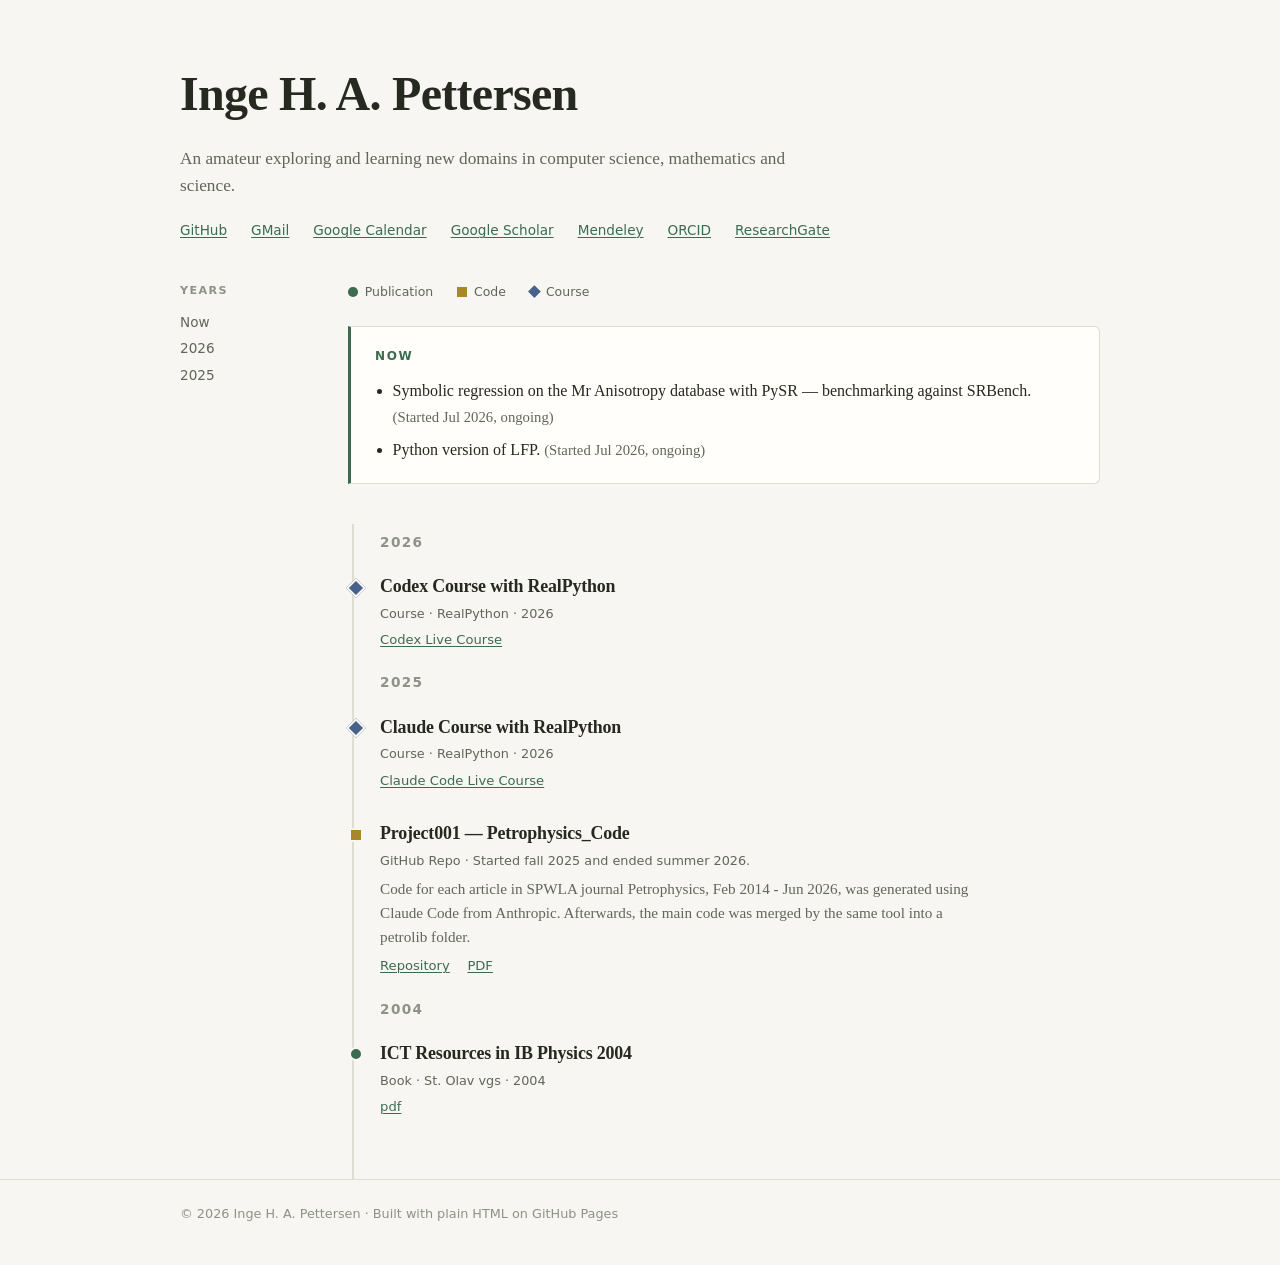
==== index.html @ 06395a95 "Change entry class from 'course' to 'publication'" ====
<!doctype html>
<html lang="en">
<head>
<meta charset="utf-8">
<meta name="viewport" content="width=device-width, initial-scale=1">
<title>Inge Hap</title>
<meta name="description" content="Inge H. A. Pettersen — interpretable machine learning for materials: symbolic regression, magnetic anisotropy, and open-source research tooling.">
<link rel="stylesheet" href="assets/katex/katex.min.css">
<script defer src="assets/katex/katex.min.js"></script>
<script defer src="assets/katex/contrib/auto-render.min.js"
  onload="renderMathInElement(document.body, {delimiters: [
    {left: '$$', right: '$$', display: true},
    {left: '\\(', right: '\\)', display: false} 
  ]});"></script>
<style>
  :root {
    --bg: #f7f6f2;
    --surface: #fffefb;
    --ink: #26291f;
    --muted: #61665a;
    --faint: #8e9287;
    --line: #ddddd2;
    --accent: #3d6b4f;
    --accent-soft: #e3ecdf;
    --paper-dot: #3d6b4f;
    --soft-dot: #a8862c;
    --course-dot: #46628a;
    --serif: "Iowan Old Style", "Palatino Linotype", Palatino, "Book Antiqua", Georgia, serif;
    --sans: system-ui, -apple-system, "Segoe UI", Roboto, sans-serif;
    --mono: ui-monospace, "SF Mono", Menlo, Consolas, monospace;
  }
  @media (prefers-color-scheme: dark) {
    :root {
      --bg: #191b16;
      --surface: #21241d;
      --ink: #e8e8de;
      --muted: #a6aa9c;
      --faint: #7b7f72;
      --line: #35392f;
      --accent: #8fbf9f;
      --accent-soft: #26372c;
      --paper-dot: #8fbf9f;
      --soft-dot: #d4b25e;
      --course-dot: #8fa9c4;
    }
  }
  :root[data-theme="dark"] {
    --bg: #191b16;
    --surface: #21241d;
    --ink: #e8e8de;
    --muted: #a6aa9c;
    --faint: #7b7f72;
    --line: #35392f;
    --accent: #8fbf9f;
    --accent-soft: #26372c;
    --paper-dot: #8fbf9f;
    --soft-dot: #d4b25e;
    --course-dot: #8fa9c4;
  }
  :root[data-theme="light"] {
    --bg: #f7f6f2;
    --surface: #fffefb;
    --ink: #26291f;
    --muted: #61665a;
    --faint: #8e9287;
    --line: #ddddd2;
    --accent: #3d6b4f;
    --accent-soft: #e3ecdf;
    --paper-dot: #3d6b4f;
    --soft-dot: #a8862c;
    --course-dot: #46628a;
  }

  * { box-sizing: border-box; }
  html, body { margin: 0; padding: 0; }
  html { scroll-behavior: smooth; }
  @media (prefers-reduced-motion: reduce) { html { scroll-behavior: auto; } }
  body {
    background: var(--bg); color: var(--ink);
    font-family: var(--serif); line-height: 1.6;
    -webkit-font-smoothing: antialiased;
  }
  a { color: var(--accent); text-decoration-thickness: 1px; text-underline-offset: 2px; }
  a:focus-visible { outline: 2px solid var(--accent); outline-offset: 2px; }

  .wrap { max-width: 60rem; margin: 0 auto; padding: 0 1.25rem; }

  header.site { padding: 3.5rem 0 2.5rem; }
  header.site h1 {
    font-size: clamp(2.1rem, 5vw, 3rem); font-weight: 600;
    letter-spacing: -0.015em; margin: 0 0 0.75rem; text-wrap: balance;
  }
  .bio { font-size: 1.08rem; color: var(--muted); max-width: 40rem; margin: 0; }
  .idlinks {
    display: flex; flex-wrap: wrap; gap: 0.4rem 1.5rem;
    margin-top: 1.25rem; font-family: var(--sans); font-size: 0.85rem;
  }

  .layout { display: grid; grid-template-columns: 8rem 1fr; gap: 2.5rem; }
  @media (max-width: 44rem) { .layout { grid-template-columns: 1fr; gap: 0; } .yearnav { display: none; } }

  .yearnav { position: sticky; top: 1.5rem; align-self: start; padding-bottom: 3rem; }
  .yearnav p {
    font-family: var(--sans); font-size: 0.7rem; font-weight: 600;
    text-transform: uppercase; letter-spacing: 0.12em; color: var(--faint); margin: 0 0 0.6rem;
  }
  .yearnav a {
    display: block; font-family: var(--sans); font-size: 0.85rem;
    color: var(--muted); text-decoration: none; padding: 0.15rem 0;
    font-variant-numeric: tabular-nums;
  }
  .yearnav a:hover { color: var(--accent); }

  .legend {
    display: flex; gap: 1.5rem; font-family: var(--sans); font-size: 0.78rem;
    color: var(--muted); margin-bottom: 1.5rem;
  }
  .legend span { display: inline-flex; align-items: center; gap: 0.45rem; }
  .dot { width: 0.6rem; height: 0.6rem; border-radius: 50%; background: var(--paper-dot); display: inline-block; }
  .sq { width: 0.6rem; height: 0.6rem; background: var(--soft-dot); display: inline-block; }
  .di { width: 0.55rem; height: 0.55rem; background: var(--course-dot); display: inline-block; transform: rotate(45deg); }

  .now {
    background: var(--surface); border: 1px solid var(--line);
    border-left: 3px solid var(--accent); border-radius: 0 6px 6px 0;
    padding: 1.25rem 1.5rem; margin-bottom: 2.5rem;
  }
  .now h2 {
    font-family: var(--sans); font-size: 0.75rem; font-weight: 700;
    text-transform: uppercase; letter-spacing: 0.14em; color: var(--accent); margin: 0 0 0.75rem;
  }
  .now ul { margin: 0; padding-left: 1.1rem; }
  .now li { margin-bottom: 0.5rem; }
  .now li:last-child { margin-bottom: 0; }
  .now .note { color: var(--muted); font-size: 0.92rem; }

  .stream { border-left: 2px solid var(--line); margin-left: 0.28rem; padding-bottom: 3rem; }
  .yearblock { padding-top: 0.5rem; }
  .yearblock h2 {
    font-family: var(--sans); font-size: 0.85rem; font-weight: 700;
    letter-spacing: 0.1em; color: var(--faint); margin: 0 0 0.25rem;
    padding-left: 1.6rem; position: relative; font-variant-numeric: tabular-nums;
  }
  .entry { position: relative; padding: 0.9rem 0 0.9rem 1.6rem; }
  .entry::before {
    content: ""; position: absolute; left: -0.32rem; top: 1.45rem;
    width: 0.62rem; height: 0.62rem; background: var(--paper-dot);
    border-radius: 50%; border: 2px solid var(--bg);
  }
  .entry.software::before { border-radius: 0; background: var(--soft-dot); }
  .entry.course::before { border-radius: 0; background: var(--course-dot); transform: rotate(45deg); }
  .entry h3 { margin: 0 0 0.2rem; font-size: 1.12rem; font-weight: 600; letter-spacing: -0.01em; text-wrap: balance; }
  .entry .venue { font-family: var(--sans); font-size: 0.8rem; color: var(--muted); margin: 0 0 0.3rem; }
  .entry p.desc { margin: 0 0 0.35rem; color: var(--muted); font-size: 0.95rem; max-width: 38rem; }
  .entry .links { font-family: var(--sans); font-size: 0.82rem; display: flex; gap: 1.1rem; }
  .entry .formula { margin: 0.15rem 0 0.5rem; max-width: 38rem; overflow-x: auto; }
  .entry .formula .katex-display { margin: 0.4rem 0; }
  .entry code { font-family: var(--mono); font-size: 0.85em; }
  .entry .media { margin: 0.5rem 0 0.6rem; }
  .entry .media img {
    display: block; max-width: 100%; height: auto;
    border: 1px solid var(--line); border-radius: 6px; background: #f7f6f2;
  }

  footer.site {
    border-top: 1px solid var(--line); padding: 1.5rem 0 2.5rem;
    color: var(--faint); font-family: var(--sans); font-size: 0.8rem;
  }
</style>
</head>
<body>
<header class="site">
  <div class="wrap">
    <h1>Inge H. A. Pettersen</h1>
    <p class="bio">An amateur exploring and learning new domains in computer science, mathematics and science.</p>
    <nav class="idlinks" aria-label="Profiles">
      <a href="https://github.com/ingehap">GitHub</a>
      <a href="mailto:ingehap@gmail.com">GMail</a>
      <a href="https://calendar.google.com/calendar/u/0/r">Google Calendar</a>
      <a href="https://scholar.google.com/citations?user=vgIisvYAAAAJ">Google Scholar</a>
      <a href="https://www.mendeley.com/reference-manager/library/all-references/">Mendeley</a>
      <a href="https://orcid.org/0000-0003-1233-5521">ORCID</a>
      <a href="https://www.researchgate.net/profile/Inge-Pettersen">ResearchGate</a>
    </nav>
  </div>
</header>

<div class="wrap layout">
  <nav class="yearnav" aria-label="Jump to year">
    <p>Years</p>
    <a href="#now">Now</a>
    <a href="#y2026">2026</a>
    <a href="#y2025">2025</a>
  </nav>

  <main>
    <div class="legend" aria-hidden="true">
      <span><span class="dot"></span> Publication</span>
      <span><span class="sq"></span> Code</span>
      <span><span class="di"></span> Course</span>
    </div>

    <section class="now" id="now" aria-labelledby="now-h">
      <h2 id="now-h">Now</h2>
      <ul>
        <li>Symbolic regression on the Mr&nbsp;Anisotropy database with PySR — benchmarking against SRBench. <span class="note">(Started Jul 2026, ongoing)</span></li>
        <li>Python version of LFP. <span class="note">(Started Jul 2026, ongoing)</span></li>
      </ul>
    </section>

    <div class="stream">
      
      <section class="yearblock" id="y2026" aria-label="2026">
        <h2>2026</h2>
        <article class="entry course">
          <h3>Codex Course with RealPython</h3>
          <p class="venue">Course · RealPython · 2026</p>
          <div class="links"><a href="https://realpython.com/courses/codex-live-course/">Codex Live Course</a></div>
        </article>
      </section>

      <section class="yearblock" id="y2025" aria-label="2025">
        <h2>2025</h2>
        <article class="entry course">
          <h3>Claude Course with RealPython</h3>
          <p class="venue">Course · RealPython · 2026</p>
          <div class="links"><a href="https://realpython.com/courses/claude-code-live-course/">Claude Code Live Course</a></div>
        </article>
        <article class="entry software">
          <h3>Project001 — Petrophysics_Code</h3>
          <p class="venue">GitHub Repo · Started fall 2025 and ended summer 2026.</p>
          <p class="desc">Code for each article in SPWLA journal Petrophysics, Feb 2014 - Jun 2026, was generated using Claude Code from Anthropic. Afterwards, the main code was merged by the same tool into a petrolib folder.</p>
          <div class="links"><a href="https://github.com/ingehap/Petrophysics_Code">Repository</a><a href="https://github.com/ingehap/Petrophysics_Code/blob/main/doc/Petrophysics_Handbook.pdf">PDF</a></div>
        </article>
      </section>

      <section class="yearblock" id="y2004" aria-label="2004">
        <h2>2004</h2>
        <article class="entry publication">
          <h3>ICT Resources in IB Physics 2004</h3>
          <p class="venue">Book · St. Olav vgs · 2004</p>
          <div class="links"><a href="https://github.com/ingehap/ingehap.github.io/blob/main/books/ICT%20Resources%20in%20IB%20Physics%202004.pdf">pdf</a></div>
        </article>
      </section>
      
    </div>
  </main>
</div>

<footer class="site">
  <div class="wrap">© 2026 Inge H. A. Pettersen · Built with plain HTML on GitHub Pages</div>
</footer>
</body>
</html>
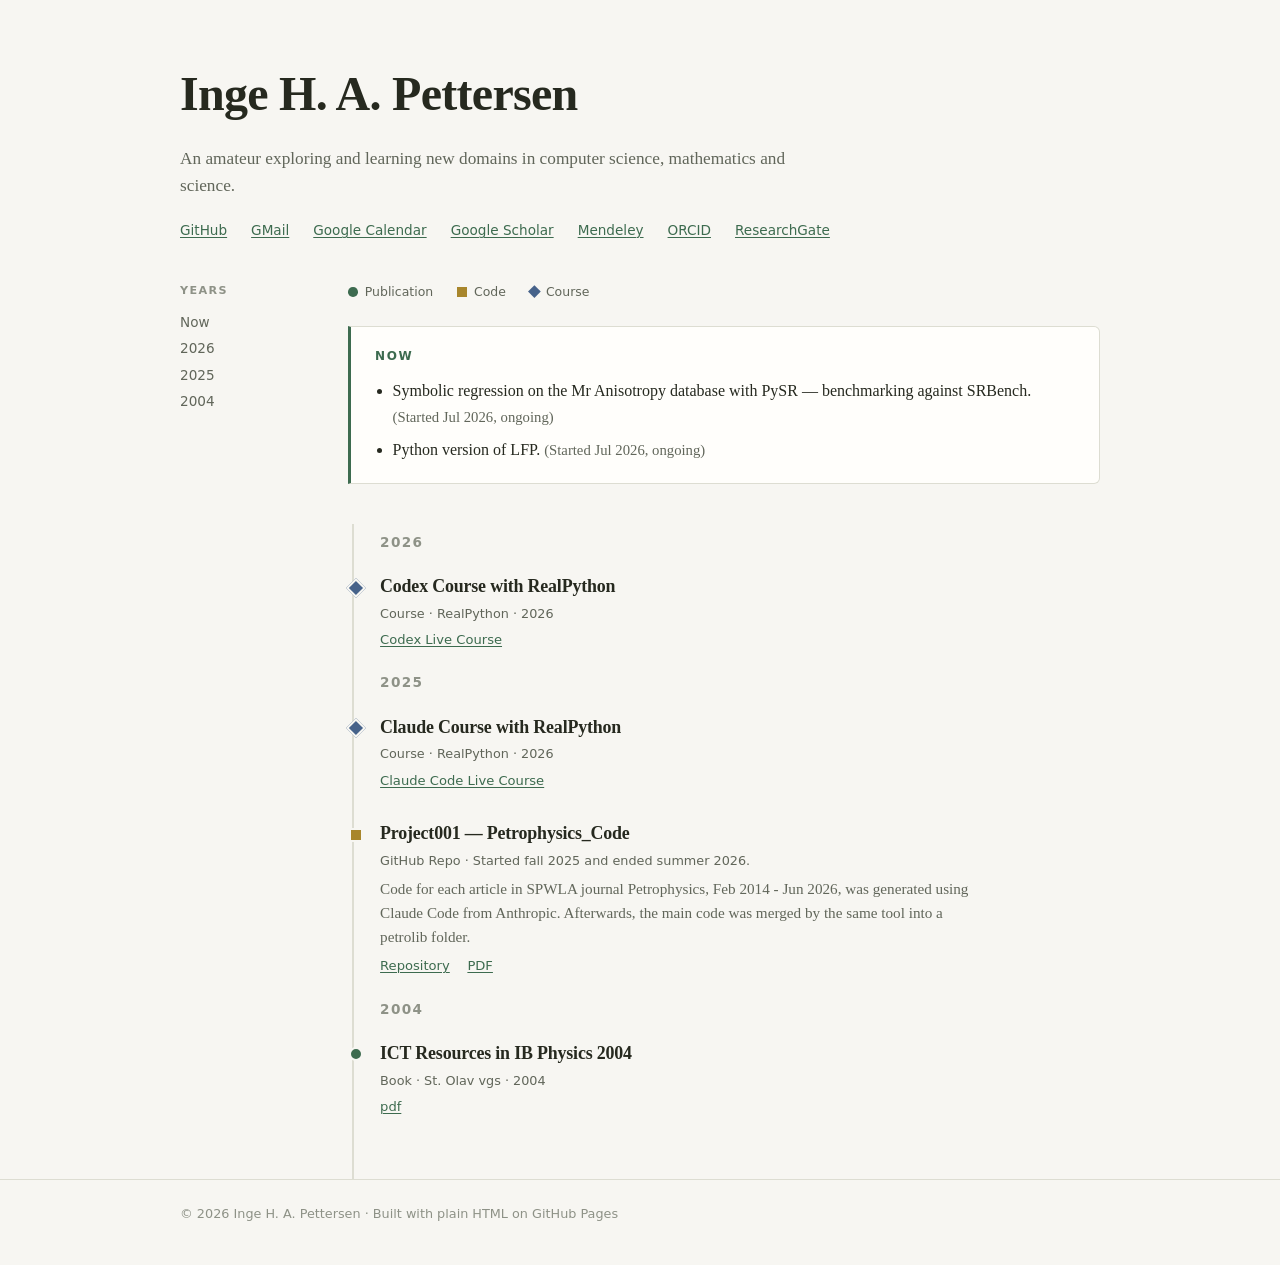
==== commit b4a79133: "Fix link text for year 2004 in index.html" ====
--- a/index.html
+++ b/index.html
@@ -191,6 +191,7 @@
     <a href="#now">Now</a>
     <a href="#y2026">2026</a>
     <a href="#y2025">2025</a>
+    <a href="#y2025">2004</a>
   </nav>
 
   <main>
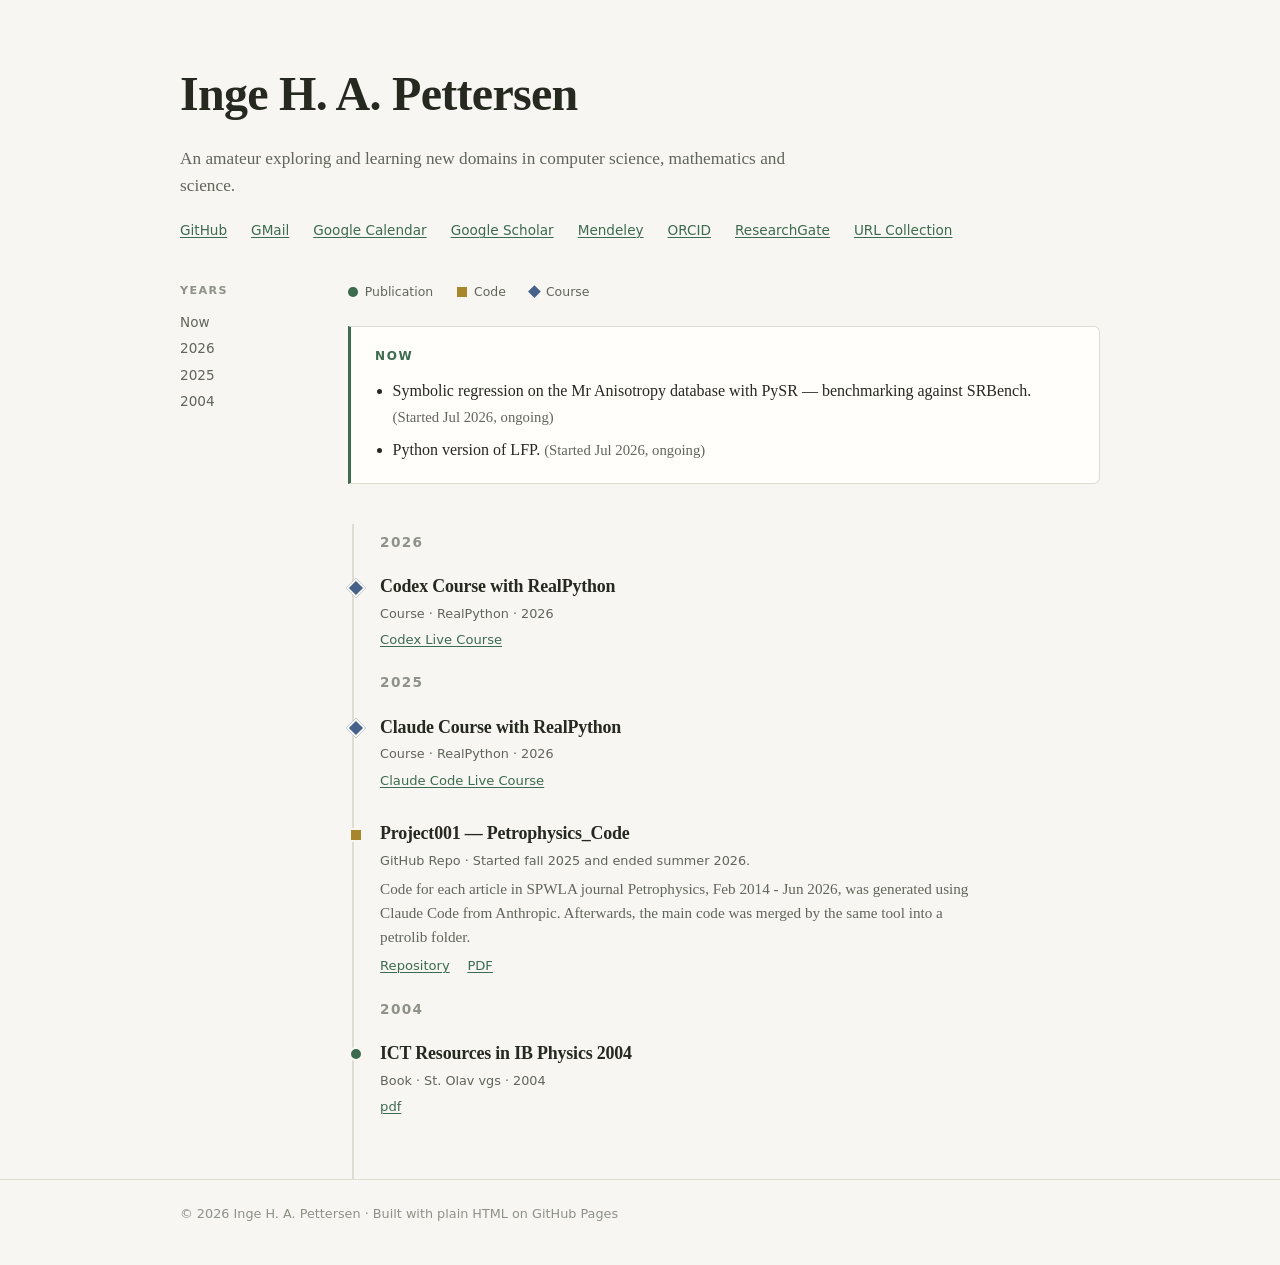
==== commit e7af779b: "Update title and add URL Collection link" ====
--- a/index.html
+++ b/index.html
@@ -3,7 +3,7 @@
 <head>
 <meta charset="utf-8">
 <meta name="viewport" content="width=device-width, initial-scale=1">
-<title>Inge Hap</title>
+<title>Homepage of Inge H A Pettersen</title>
 <meta name="description" content="Inge H. A. Pettersen — interpretable machine learning for materials: symbolic regression, magnetic anisotropy, and open-source research tooling.">
 <link rel="stylesheet" href="assets/katex/katex.min.css">
 <script defer src="assets/katex/katex.min.js"></script>
@@ -181,6 +181,7 @@
       <a href="https://www.mendeley.com/reference-manager/library/all-references/">Mendeley</a>
       <a href="https://orcid.org/0000-0003-1233-5521">ORCID</a>
       <a href="https://www.researchgate.net/profile/Inge-Pettersen">ResearchGate</a>
+      <a href="https://www.researchgate.net/profile/Inge-Pettersen">URL Collection</a>
     </nav>
   </div>
 </header>
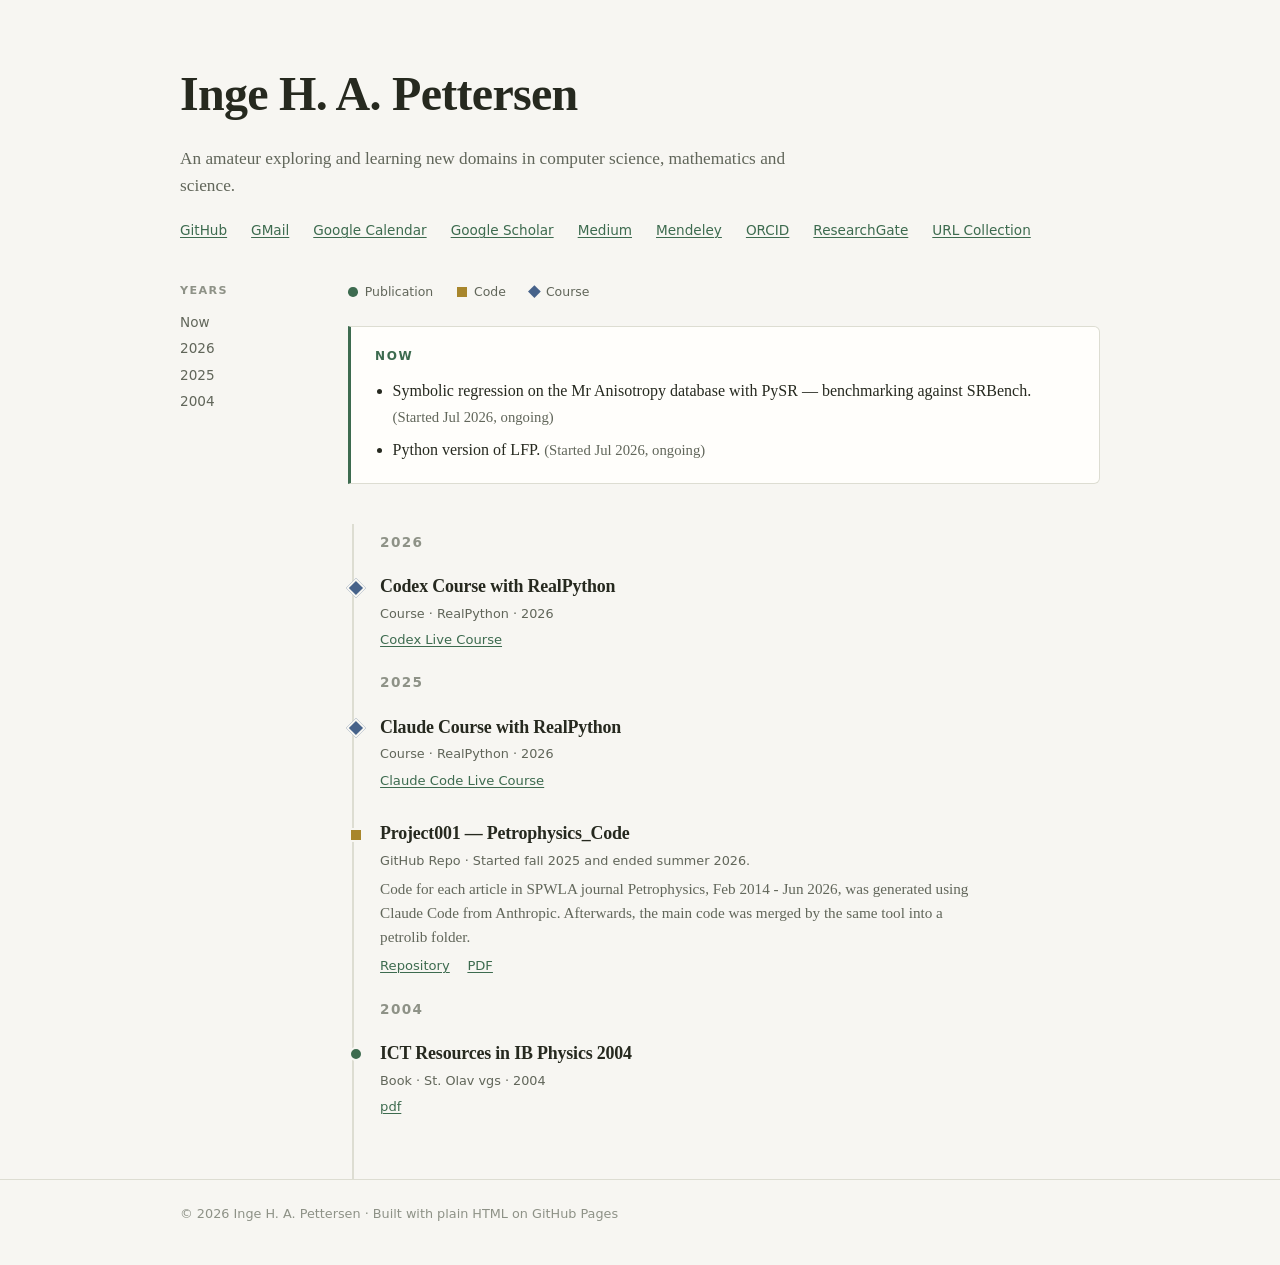
==== commit 4da77e8c: "Add Medium link to index.html" ====
--- a/index.html
+++ b/index.html
@@ -178,10 +178,11 @@
       <a href="mailto:ingehap@gmail.com">GMail</a>
       <a href="https://calendar.google.com/calendar/u/0/r">Google Calendar</a>
       <a href="https://scholar.google.com/citations?user=vgIisvYAAAAJ">Google Scholar</a>
+      <a href="https://medium.com/@ingehap_91675">Medium</a>
       <a href="https://www.mendeley.com/reference-manager/library/all-references/">Mendeley</a>
       <a href="https://orcid.org/0000-0003-1233-5521">ORCID</a>
       <a href="https://www.researchgate.net/profile/Inge-Pettersen">ResearchGate</a>
-      <a href="https://www.researchgate.net/profile/Inge-Pettersen">URL Collection</a>
+      <a href="https://ingehap.github.io/urls.html">URL Collection</a>
     </nav>
   </div>
 </header>
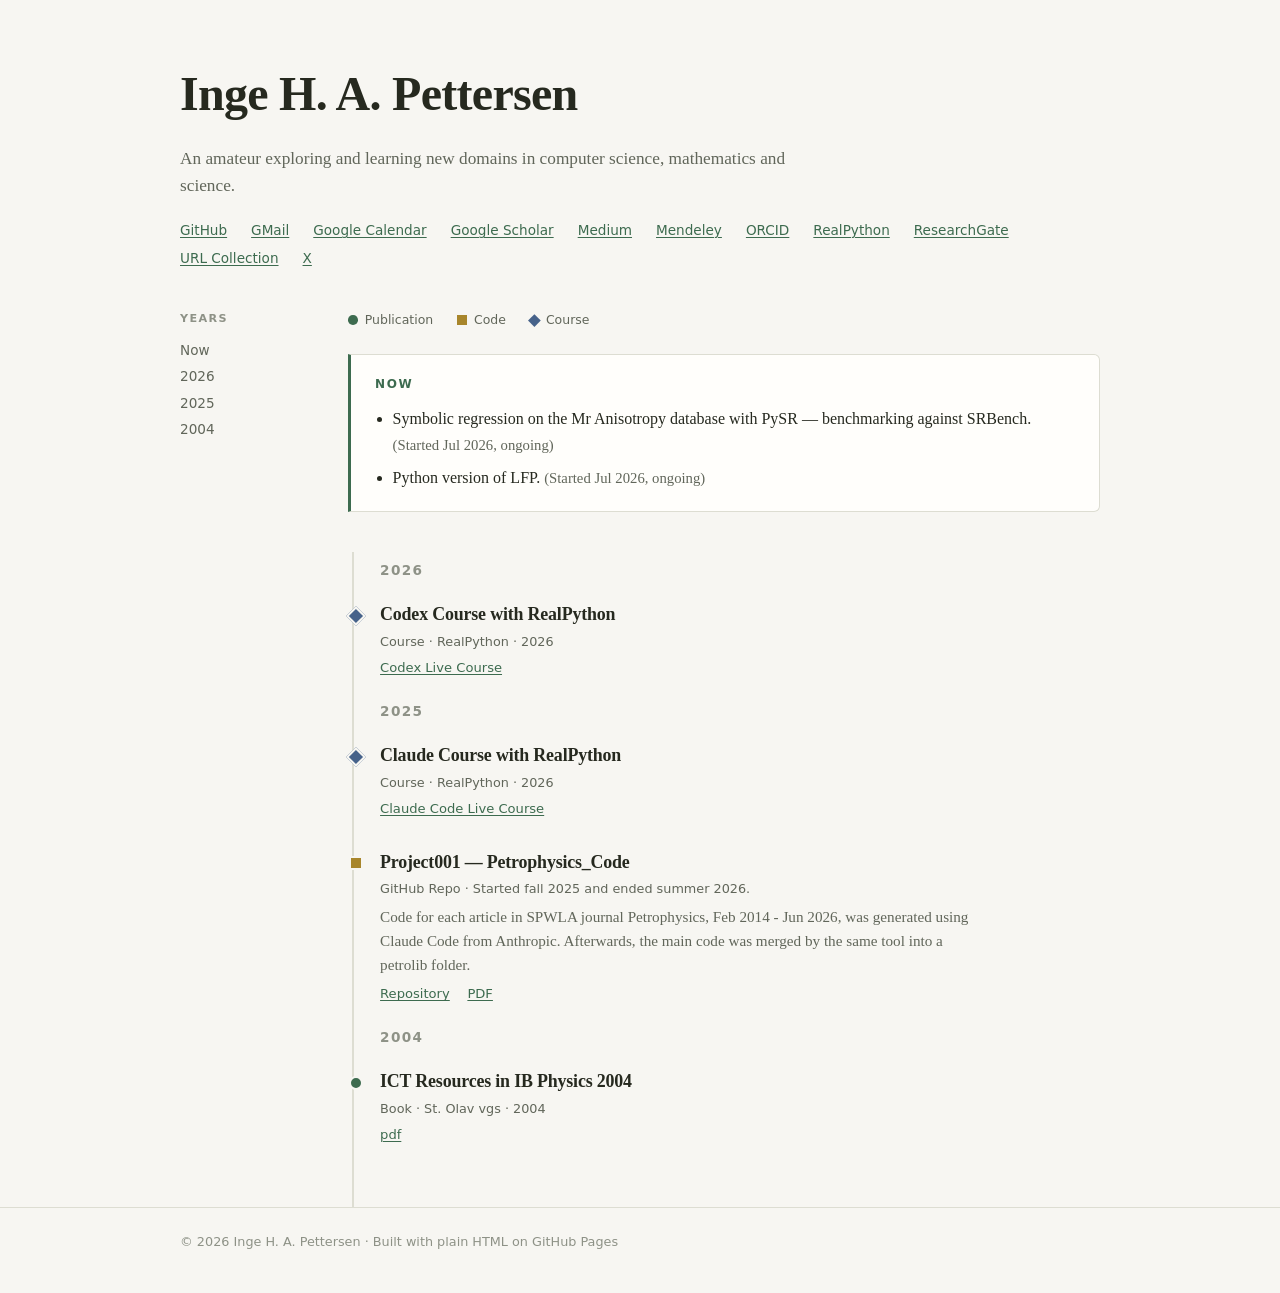
==== commit d371a677: "Update index.html" ====
--- a/index.html
+++ b/index.html
@@ -181,8 +181,10 @@
       <a href="https://medium.com/@ingehap_91675">Medium</a>
       <a href="https://www.mendeley.com/reference-manager/library/all-references/">Mendeley</a>
       <a href="https://orcid.org/0000-0003-1233-5521">ORCID</a>
+      <a href="https://realpython.com/account/">RealPython</a>
       <a href="https://www.researchgate.net/profile/Inge-Pettersen">ResearchGate</a>
       <a href="https://ingehap.github.io/urls.html">URL Collection</a>
+      <a href="https://x.com/home">X</a>
     </nav>
   </div>
 </header>
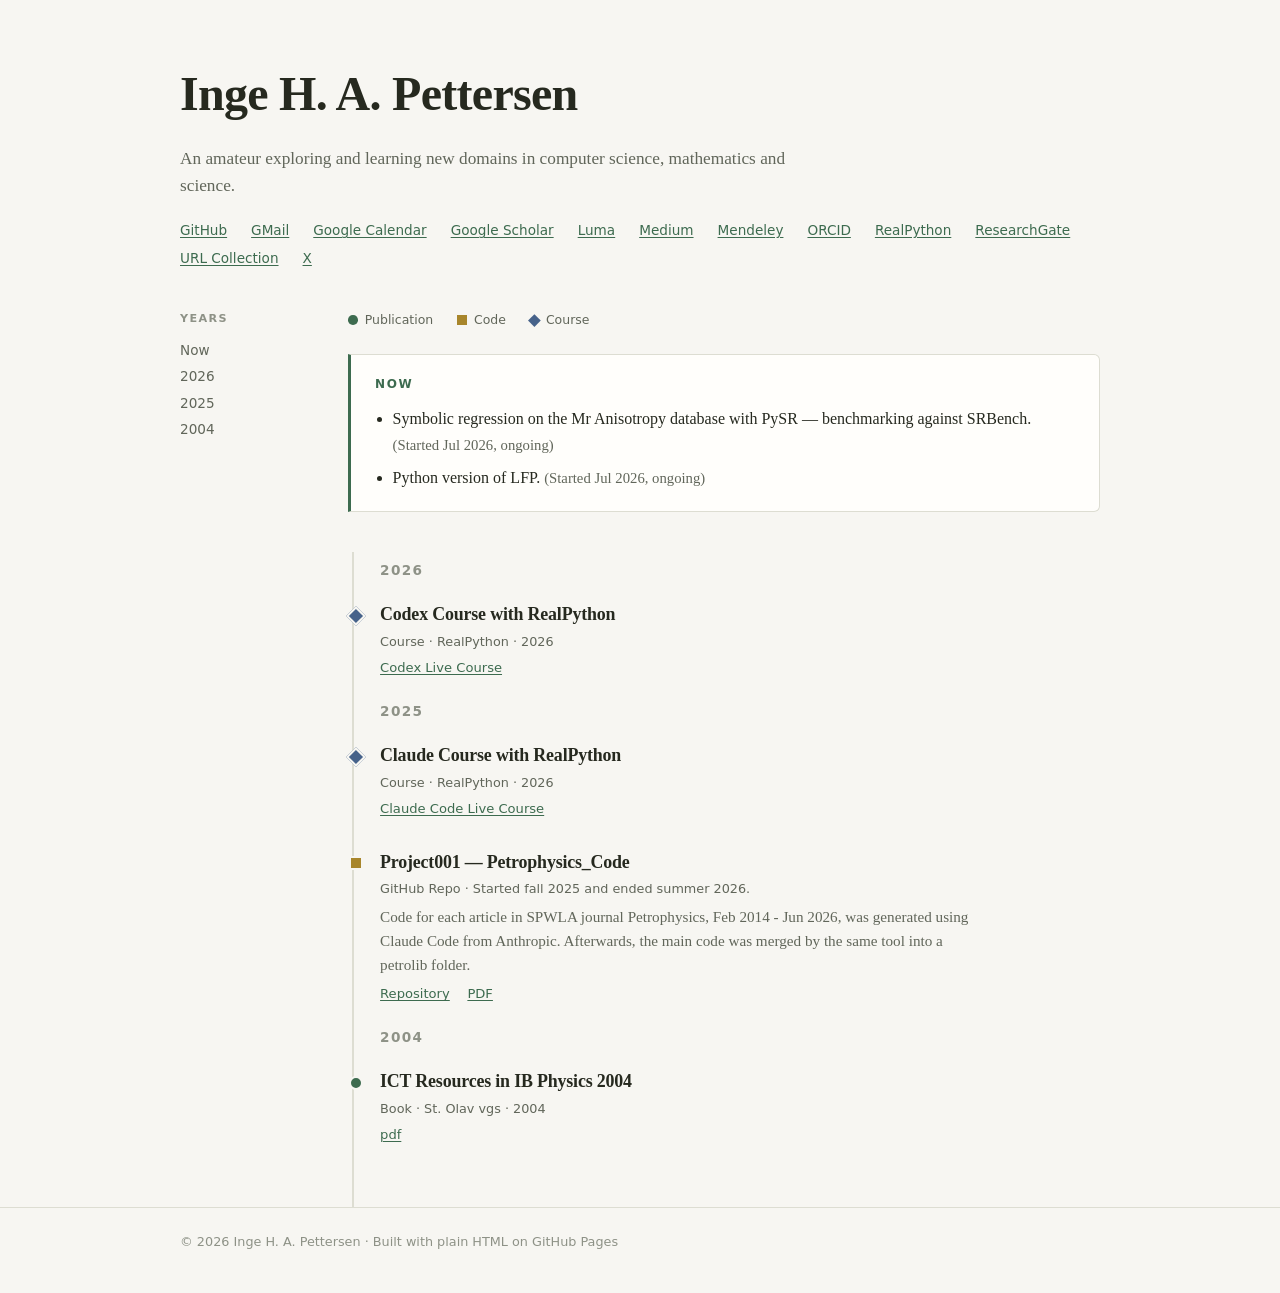
==== commit b7f115f0: "Add Luma link to index.html" ====
--- a/index.html
+++ b/index.html
@@ -178,6 +178,7 @@
       <a href="mailto:ingehap@gmail.com">GMail</a>
       <a href="https://calendar.google.com/calendar/u/0/r">Google Calendar</a>
       <a href="https://scholar.google.com/citations?user=vgIisvYAAAAJ">Google Scholar</a>
+      <a href="https://luma.com/home">Luma</a>
       <a href="https://medium.com/@ingehap_91675">Medium</a>
       <a href="https://www.mendeley.com/reference-manager/library/all-references/">Mendeley</a>
       <a href="https://orcid.org/0000-0003-1233-5521">ORCID</a>
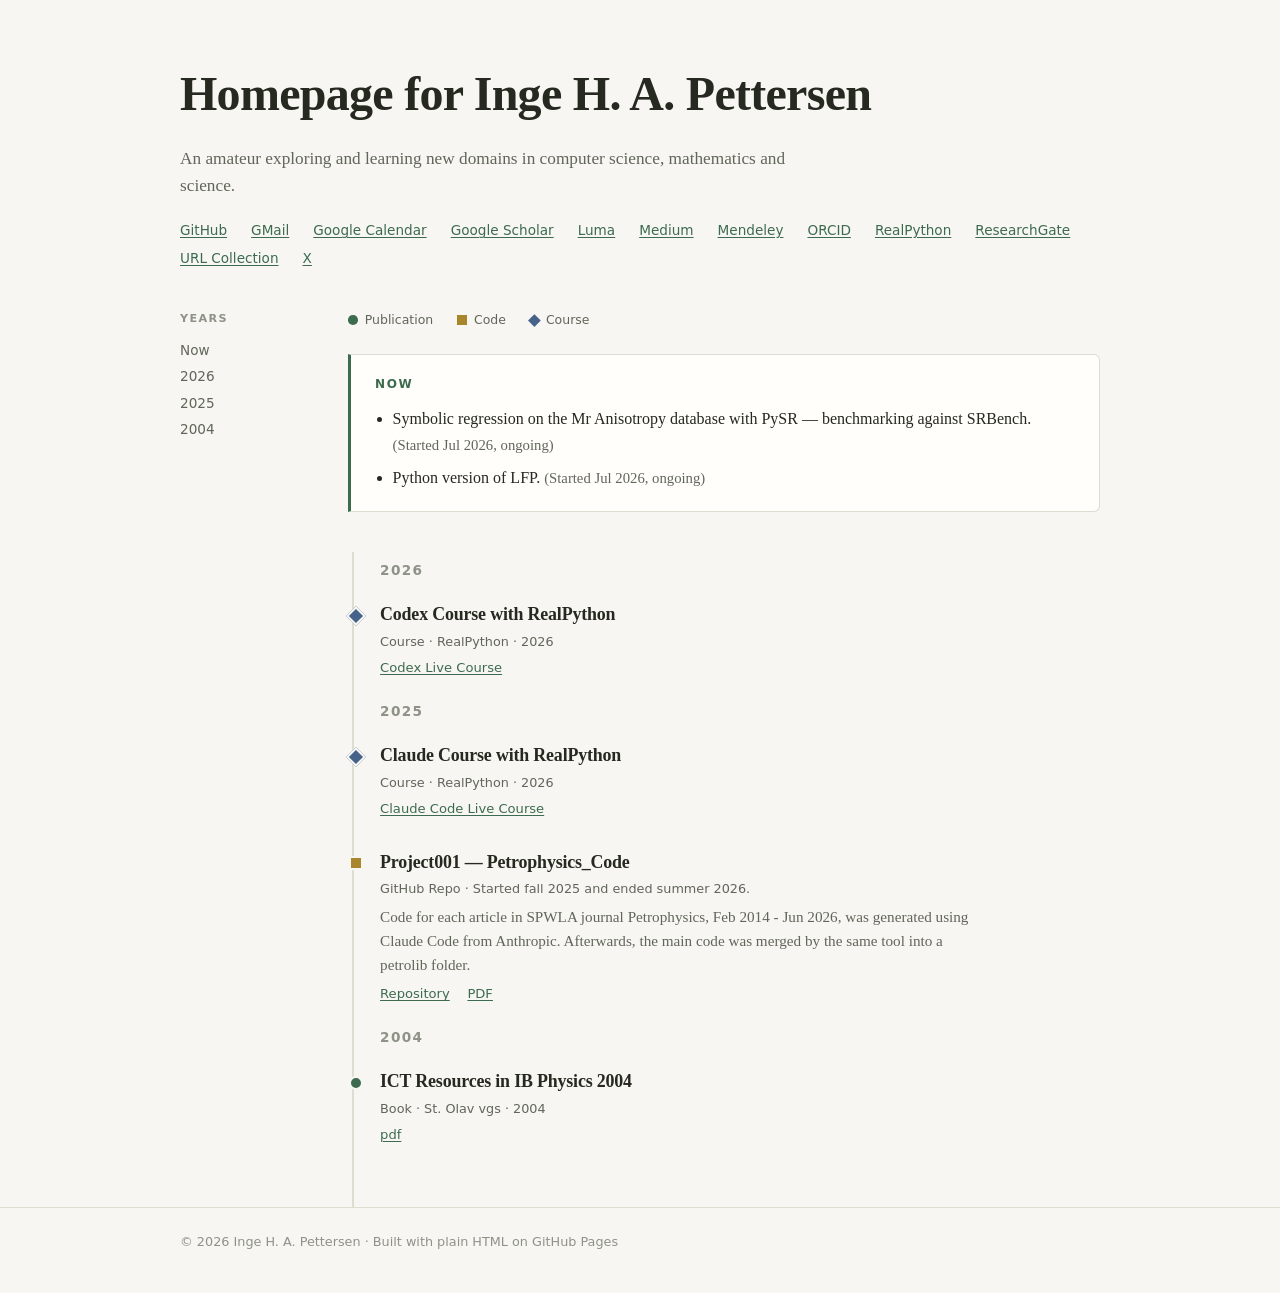
==== commit ed76483f: "Update header and navigation links in index.html" ====
--- a/index.html
+++ b/index.html
@@ -171,7 +171,7 @@
 <body>
 <header class="site">
   <div class="wrap">
-    <h1>Inge H. A. Pettersen</h1>
+    <h1>Homepage for Inge H. A. Pettersen</h1>
     <p class="bio">An amateur exploring and learning new domains in computer science, mathematics and science.</p>
     <nav class="idlinks" aria-label="Profiles">
       <a href="https://github.com/ingehap">GitHub</a>
@@ -196,7 +196,7 @@
     <a href="#now">Now</a>
     <a href="#y2026">2026</a>
     <a href="#y2025">2025</a>
-    <a href="#y2025">2004</a>
+    <a href="#y2004">2004</a>
   </nav>
 
   <main>
